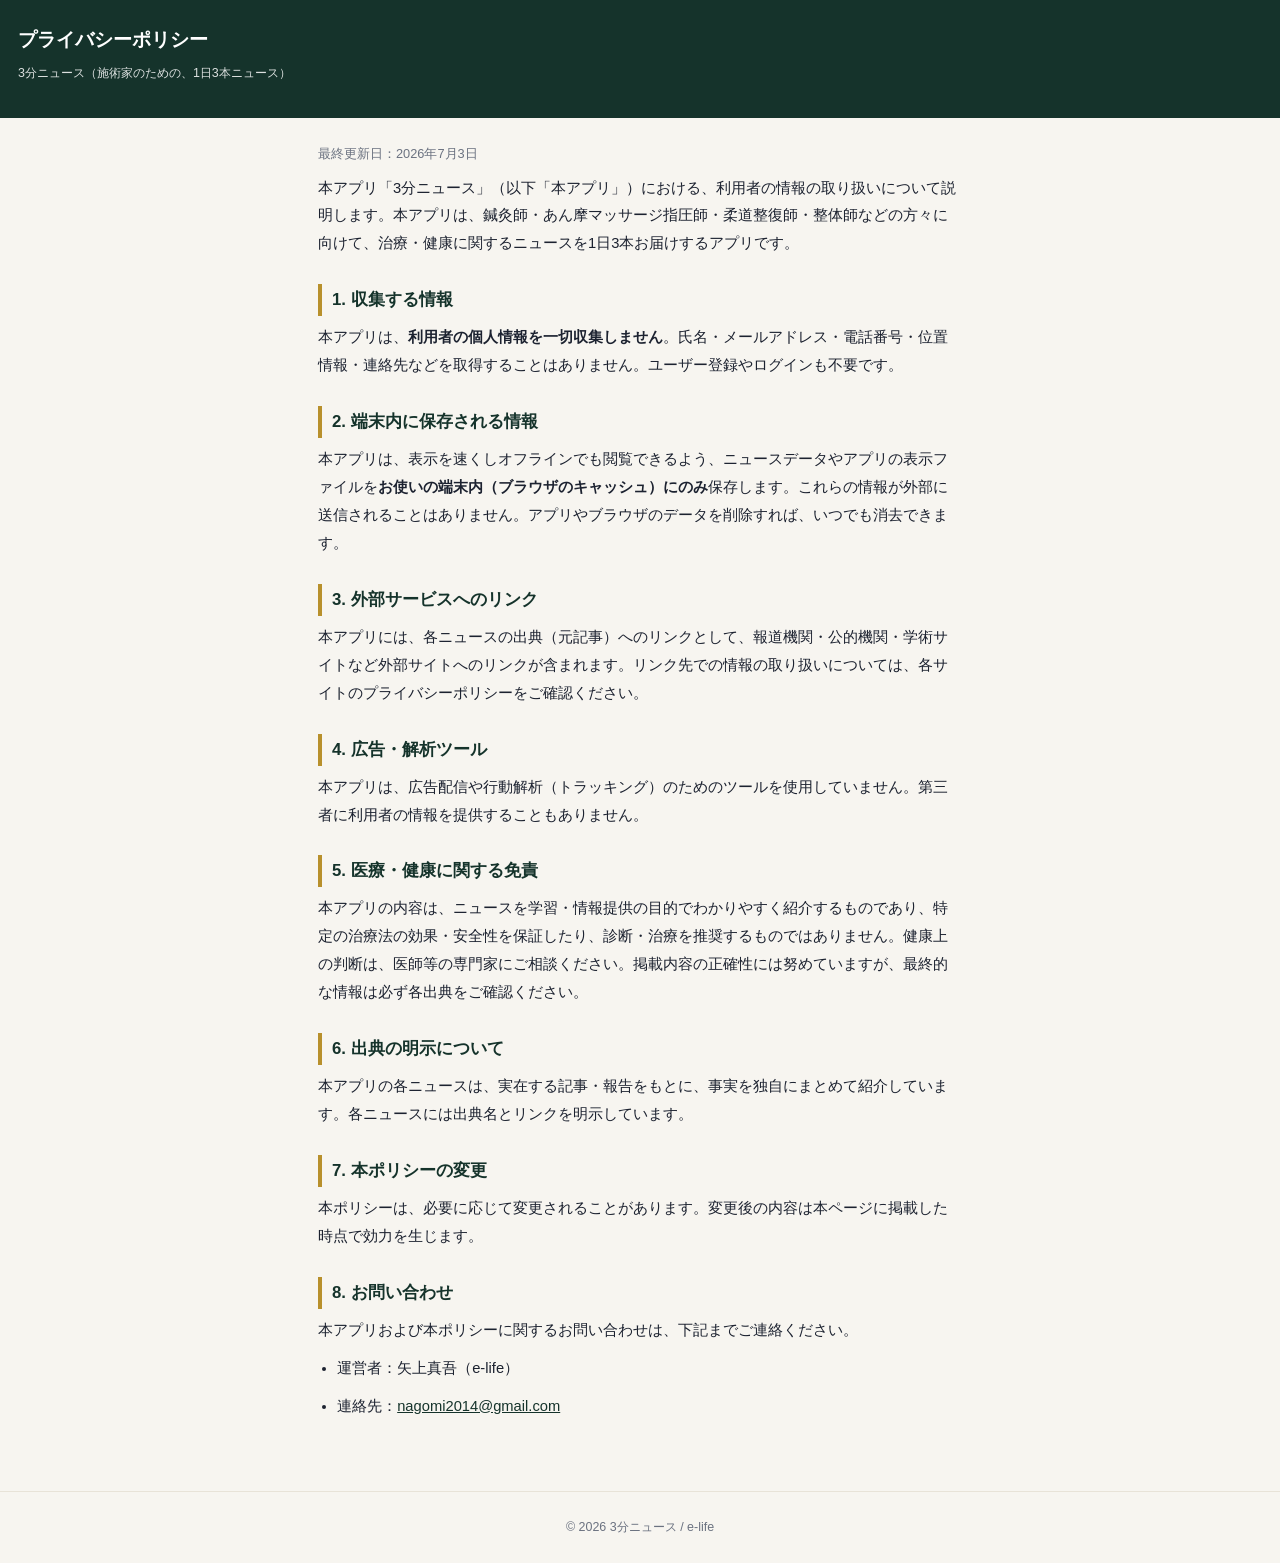
==== privacy.html @ b84da755 "Google Play prep: PNG icons, manifest id, privacy.html, store assets Co-Authored-By: Claude Opus 4.8" ====
<!DOCTYPE html>
<html lang="ja">
<head>
<meta charset="UTF-8">
<meta name="viewport" content="width=device-width, initial-scale=1.0">
<meta name="theme-color" content="#15332b">
<title>プライバシーポリシー｜3分ニュース</title>
<style>
:root{--paper:#f7f5f0;--ink:#1c2230;--green:#15332b;--gold:#B8902C;--muted:#6B7280;--line:#E8E3D8}
*{box-sizing:border-box;margin:0;padding:0}
body{font-family:"Noto Sans JP",-apple-system,"Hiragino Kaku Gothic ProN",sans-serif;background:var(--paper);color:var(--ink);line-height:1.9;font-size:16px}
header{background:var(--green);color:#fff;padding:22px 18px}
header h1{font-size:1.2rem;font-weight:700}
header p{font-size:.78rem;opacity:.85;margin-top:4px}
main{max-width:680px;margin:0 auto;padding:24px 18px 60px}
h2{font-size:1.05rem;color:var(--green);margin:26px 0 8px;padding-left:10px;border-left:4px solid var(--gold)}
p,li{font-size:.92rem;margin-bottom:10px}
ul{margin:0 0 10px 1.2em}
.updated{color:var(--muted);font-size:.8rem;margin-bottom:8px}
a{color:var(--green)}
footer{text-align:center;color:var(--muted);font-size:.78rem;padding:24px;border-top:1px solid var(--line)}
</style>
</head>
<body>
<header>
  <h1>プライバシーポリシー</h1>
  <p>3分ニュース（施術家のための、1日3本ニュース）</p>
</header>
<main>
  <p class="updated">最終更新日：2026年7月3日</p>
  <p>本アプリ「3分ニュース」（以下「本アプリ」）における、利用者の情報の取り扱いについて説明します。本アプリは、鍼灸師・あん摩マッサージ指圧師・柔道整復師・整体師などの方々に向けて、治療・健康に関するニュースを1日3本お届けするアプリです。</p>

  <h2>1. 収集する情報</h2>
  <p>本アプリは、<strong>利用者の個人情報を一切収集しません</strong>。氏名・メールアドレス・電話番号・位置情報・連絡先などを取得することはありません。ユーザー登録やログインも不要です。</p>

  <h2>2. 端末内に保存される情報</h2>
  <p>本アプリは、表示を速くしオフラインでも閲覧できるよう、ニュースデータやアプリの表示ファイルを<strong>お使いの端末内（ブラウザのキャッシュ）にのみ</strong>保存します。これらの情報が外部に送信されることはありません。アプリやブラウザのデータを削除すれば、いつでも消去できます。</p>

  <h2>3. 外部サービスへのリンク</h2>
  <p>本アプリには、各ニュースの出典（元記事）へのリンクとして、報道機関・公的機関・学術サイトなど外部サイトへのリンクが含まれます。リンク先での情報の取り扱いについては、各サイトのプライバシーポリシーをご確認ください。</p>

  <h2>4. 広告・解析ツール</h2>
  <p>本アプリは、広告配信や行動解析（トラッキング）のためのツールを使用していません。第三者に利用者の情報を提供することもありません。</p>

  <h2>5. 医療・健康に関する免責</h2>
  <p>本アプリの内容は、ニュースを学習・情報提供の目的でわかりやすく紹介するものであり、特定の治療法の効果・安全性を保証したり、診断・治療を推奨するものではありません。健康上の判断は、医師等の専門家にご相談ください。掲載内容の正確性には努めていますが、最終的な情報は必ず各出典をご確認ください。</p>

  <h2>6. 出典の明示について</h2>
  <p>本アプリの各ニュースは、実在する記事・報告をもとに、事実を独自にまとめて紹介しています。各ニュースには出典名とリンクを明示しています。</p>

  <h2>7. 本ポリシーの変更</h2>
  <p>本ポリシーは、必要に応じて変更されることがあります。変更後の内容は本ページに掲載した時点で効力を生じます。</p>

  <h2>8. お問い合わせ</h2>
  <p>本アプリおよび本ポリシーに関するお問い合わせは、下記までご連絡ください。</p>
  <ul>
    <li>運営者：矢上真吾（e-life）</li>
    <li>連絡先：<a href="mailto:nagomi2014@gmail.com">nagomi2014@gmail.com</a></li>
  </ul>
</main>
<footer>© 2026 3分ニュース / e-life</footer>
</body>
</html>
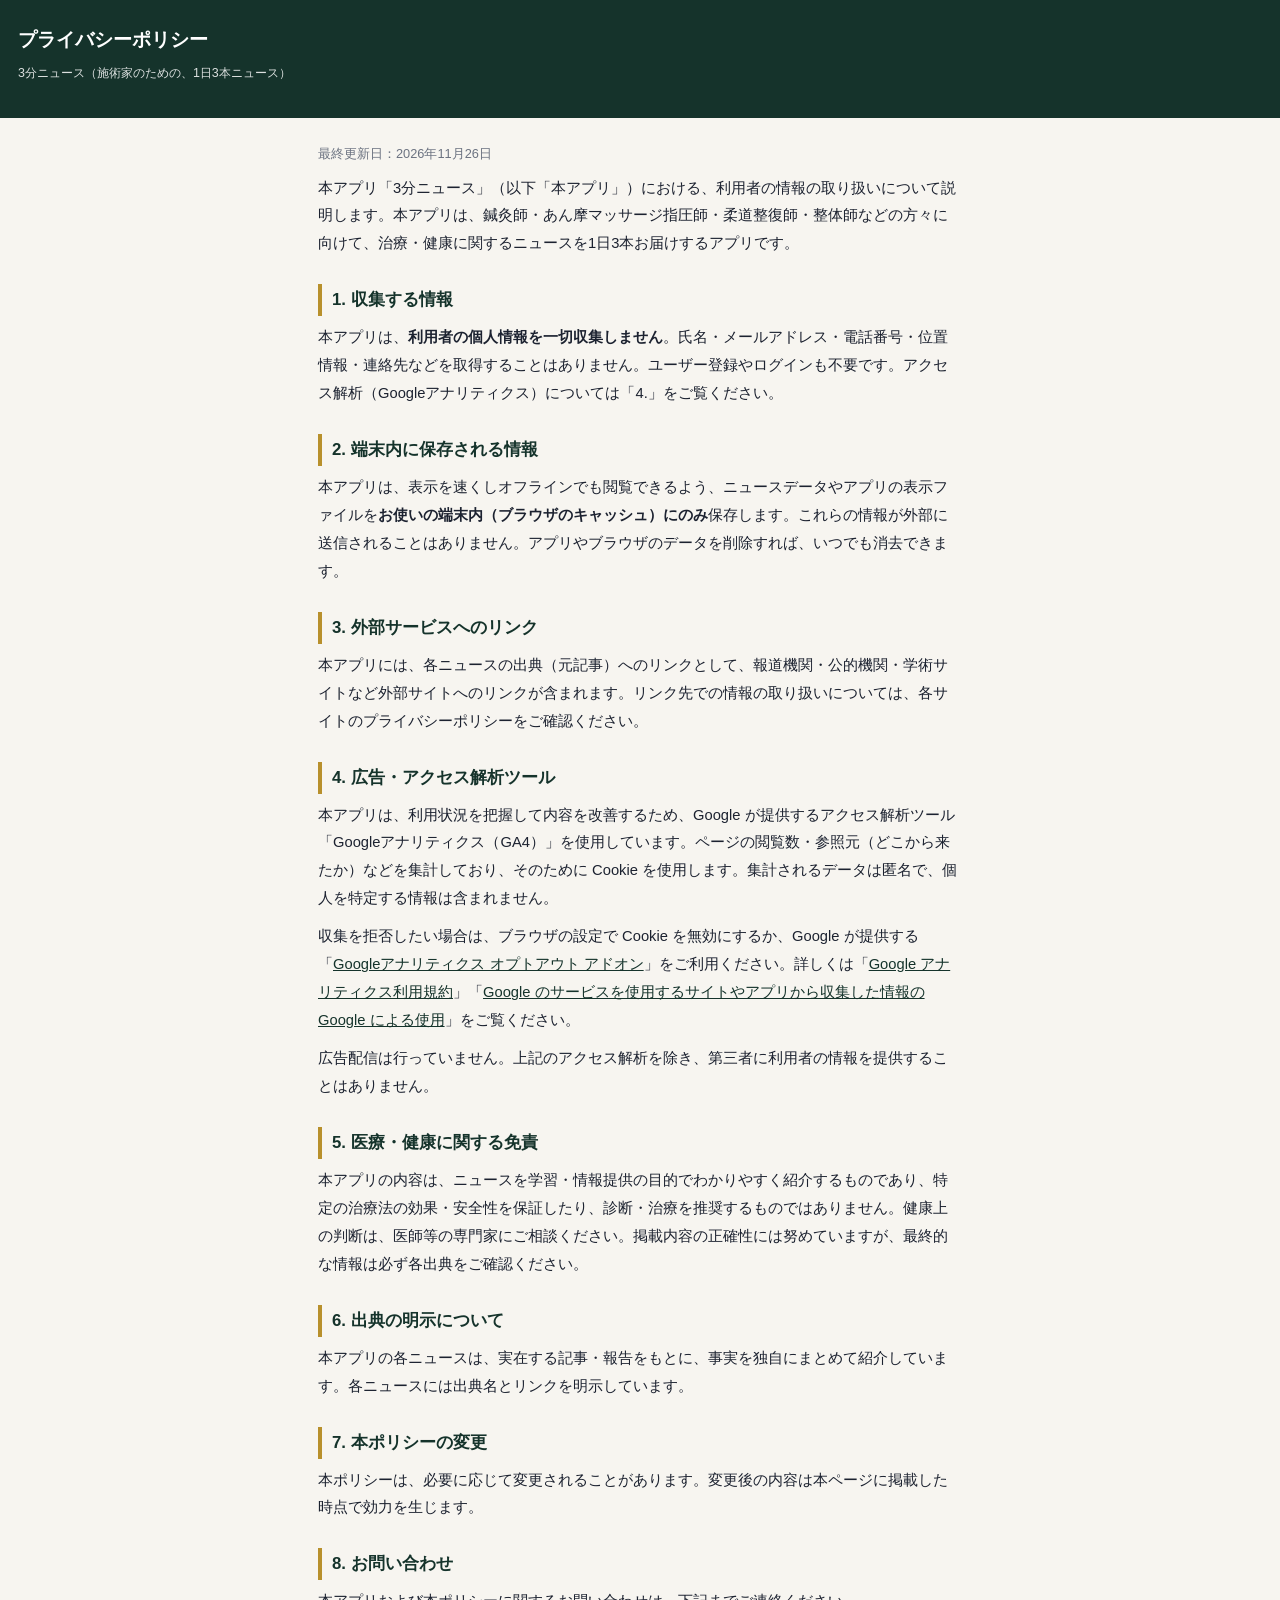
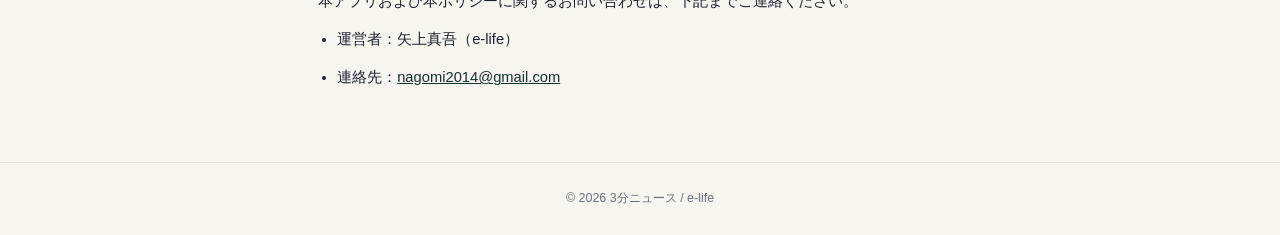
==== commit cbcd2730: "GA4（G-5M64W3P546・アプリとからだ）と本人の印（?owner=1で数えない）を入れた・プライバシーポリシーとストアのデータセーフティをGA4に合わせて更新・sw のキャッシュ版を上げた " ====
--- a/privacy.html
+++ b/privacy.html
@@ -20,6 +20,11 @@
 a{color:var(--green)}
 footer{text-align:center;color:var(--muted);font-size:.78rem;padding:24px;border-top:1px solid var(--line)}
 </style>
+<!-- GA4（アプリとからだ）＋本人の印 2026-11-26 -->
+<script>(function(){try{var k="nagomi_owner",s=window.localStorage,q=location.search,m=0;if(/[?&]owner=1(&|#|$)/.test(q)){s.setItem(k,'1');m=1}else if(/[?&]owner=0(&|#|$)/.test(q)){s.removeItem(k);m=2}if(s.getItem(k)==='1'){var d=["G-5M64W3P546"];for(var i=0;i<d.length;i++){window['ga-disable-'+d[i]]=true}}if(m){var t=function(){try{var b=document.createElement('div');b.textContent=m===1?"\u672c\u4eba\u306e\u5370\u3092\u3064\u3051\u307e\u3057\u305f\uff08\u3053\u306e\u30d6\u30e9\u30a6\u30b6\u306f\u6570\u3048\u307e\u305b\u3093\uff09":"\u672c\u4eba\u306e\u5370\u3092\u5916\u3057\u307e\u3057\u305f\uff08\u3053\u306e\u30d6\u30e9\u30a6\u30b6\u3082\u6570\u3048\u307e\u3059\uff09";var y=b.style;y.position='fixed';y.right='12px';y.bottom='12px';y.zIndex='2147483647';y.background='rgba(20,20,20,.82)';y.color='#fff';y.font='12px/1.5 sans-serif';y.padding='6px 10px';y.borderRadius='6px';y.pointerEvents='none';document.body.appendChild(b);setTimeout(function(){try{b.parentNode.removeChild(b)}catch(e){}},3000)}catch(e){}};if(document.readyState==='loading'){document.addEventListener('DOMContentLoaded',t)}else{t()}}}catch(e){}})();</script>
+<script async src="https://www.googletagmanager.com/gtag/js?id=G-5M64W3P546"></script>
+<script>window.dataLayer=window.dataLayer||[];function gtag(){dataLayer.push(arguments)}gtag('js',new Date());gtag('config','G-5M64W3P546');</script>
+<!-- /GA4 -->
 </head>
 <body>
 <header>
@@ -27,11 +32,11 @@
   <p>3分ニュース（施術家のための、1日3本ニュース）</p>
 </header>
 <main>
-  <p class="updated">最終更新日：2026年7月3日</p>
+  <p class="updated">最終更新日：2026年11月26日</p>
   <p>本アプリ「3分ニュース」（以下「本アプリ」）における、利用者の情報の取り扱いについて説明します。本アプリは、鍼灸師・あん摩マッサージ指圧師・柔道整復師・整体師などの方々に向けて、治療・健康に関するニュースを1日3本お届けするアプリです。</p>
 
   <h2>1. 収集する情報</h2>
-  <p>本アプリは、<strong>利用者の個人情報を一切収集しません</strong>。氏名・メールアドレス・電話番号・位置情報・連絡先などを取得することはありません。ユーザー登録やログインも不要です。</p>
+  <p>本アプリは、<strong>利用者の個人情報を一切収集しません</strong>。氏名・メールアドレス・電話番号・位置情報・連絡先などを取得することはありません。ユーザー登録やログインも不要です。アクセス解析（Googleアナリティクス）については「4.」をご覧ください。</p>
 
   <h2>2. 端末内に保存される情報</h2>
   <p>本アプリは、表示を速くしオフラインでも閲覧できるよう、ニュースデータやアプリの表示ファイルを<strong>お使いの端末内（ブラウザのキャッシュ）にのみ</strong>保存します。これらの情報が外部に送信されることはありません。アプリやブラウザのデータを削除すれば、いつでも消去できます。</p>
@@ -39,8 +44,10 @@
   <h2>3. 外部サービスへのリンク</h2>
   <p>本アプリには、各ニュースの出典（元記事）へのリンクとして、報道機関・公的機関・学術サイトなど外部サイトへのリンクが含まれます。リンク先での情報の取り扱いについては、各サイトのプライバシーポリシーをご確認ください。</p>
 
-  <h2>4. 広告・解析ツール</h2>
-  <p>本アプリは、広告配信や行動解析（トラッキング）のためのツールを使用していません。第三者に利用者の情報を提供することもありません。</p>
+  <h2>4. 広告・アクセス解析ツール</h2>
+  <p>本アプリは、利用状況を把握して内容を改善するため、Google が提供するアクセス解析ツール「Googleアナリティクス（GA4）」を使用しています。ページの閲覧数・参照元（どこから来たか）などを集計しており、そのために Cookie を使用します。集計されるデータは匿名で、個人を特定する情報は含まれません。</p>
+  <p>収集を拒否したい場合は、ブラウザの設定で Cookie を無効にするか、Google が提供する「<a href="https://tools.google.com/dlpage/gaoptout?hl=ja" target="_blank" rel="noopener">Googleアナリティクス オプトアウト アドオン</a>」をご利用ください。詳しくは「<a href="https://www.google.com/analytics/terms/jp.html" target="_blank" rel="noopener">Google アナリティクス利用規約</a>」「<a href="https://policies.google.com/technologies/partner-sites?hl=ja" target="_blank" rel="noopener">Google のサービスを使用するサイトやアプリから収集した情報の Google による使用</a>」をご覧ください。</p>
+  <p>広告配信は行っていません。上記のアクセス解析を除き、第三者に利用者の情報を提供することはありません。</p>
 
   <h2>5. 医療・健康に関する免責</h2>
   <p>本アプリの内容は、ニュースを学習・情報提供の目的でわかりやすく紹介するものであり、特定の治療法の効果・安全性を保証したり、診断・治療を推奨するものではありません。健康上の判断は、医師等の専門家にご相談ください。掲載内容の正確性には努めていますが、最終的な情報は必ず各出典をご確認ください。</p>
